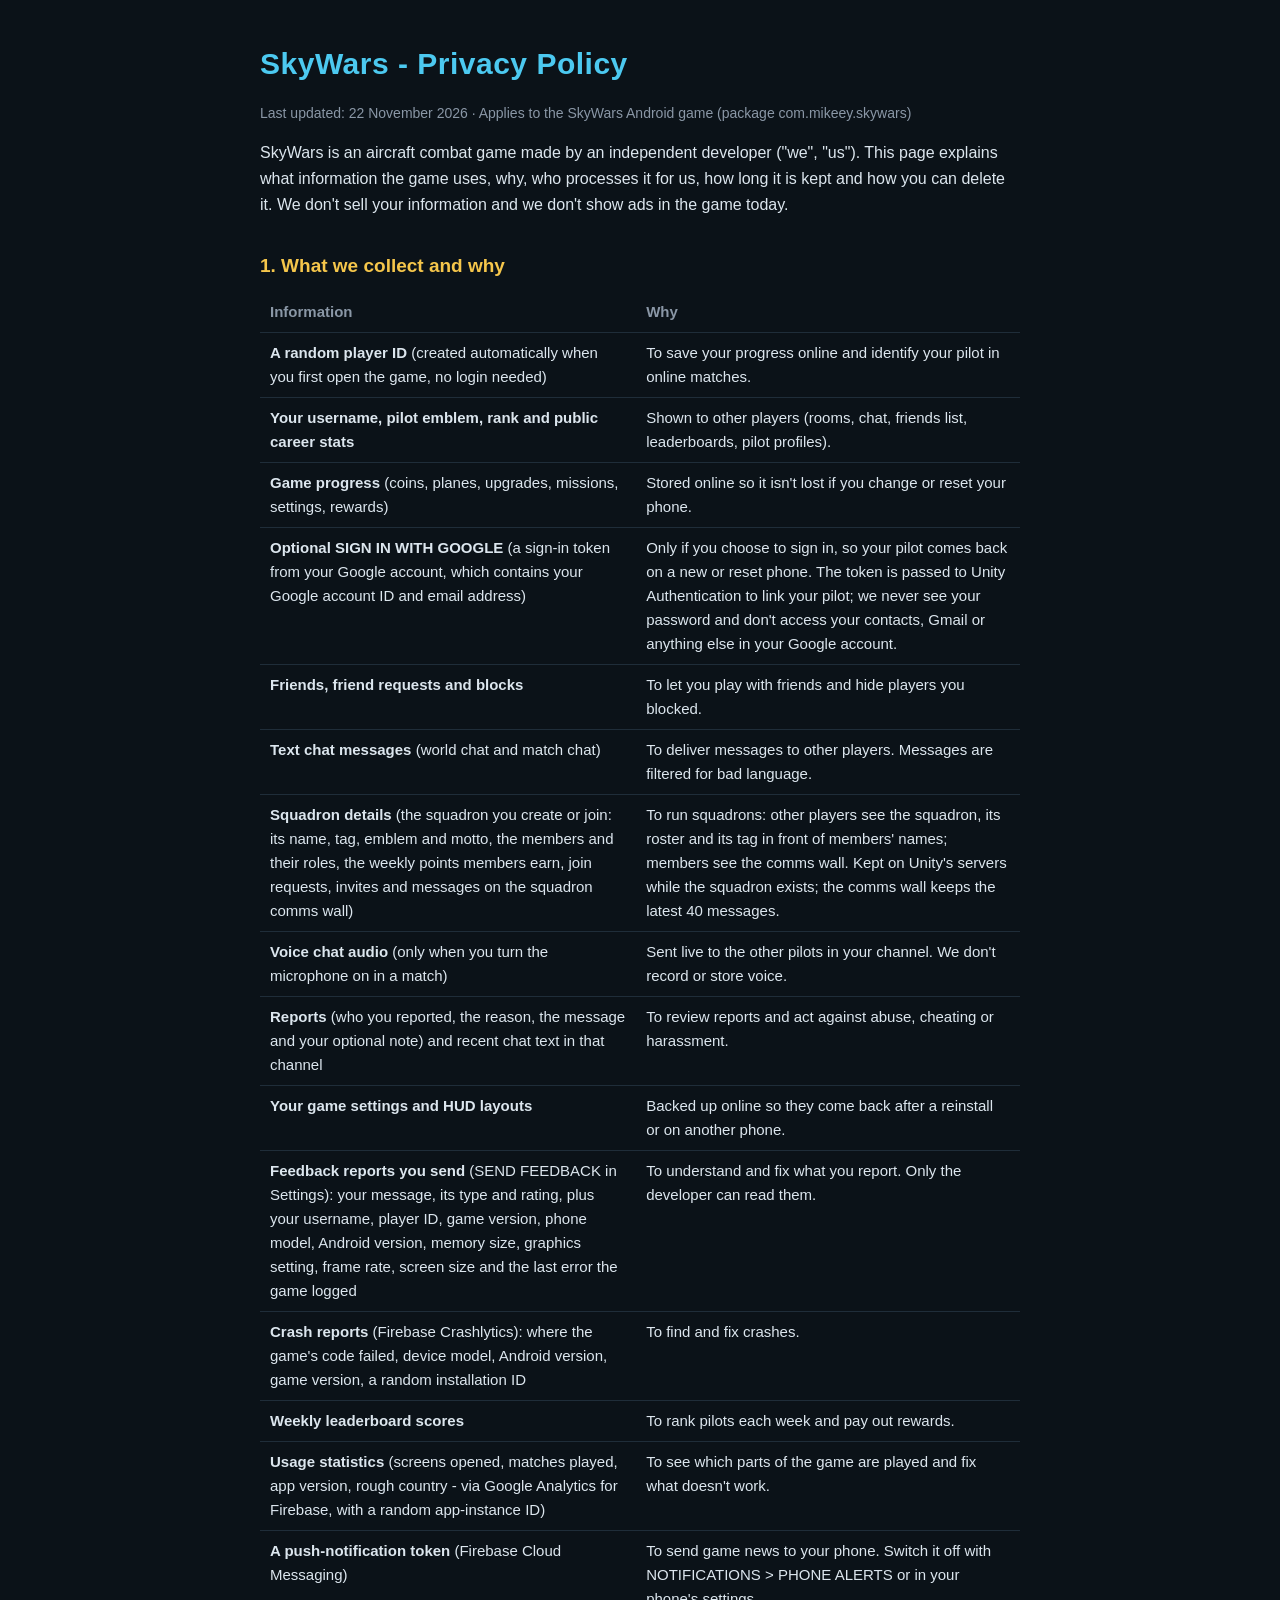
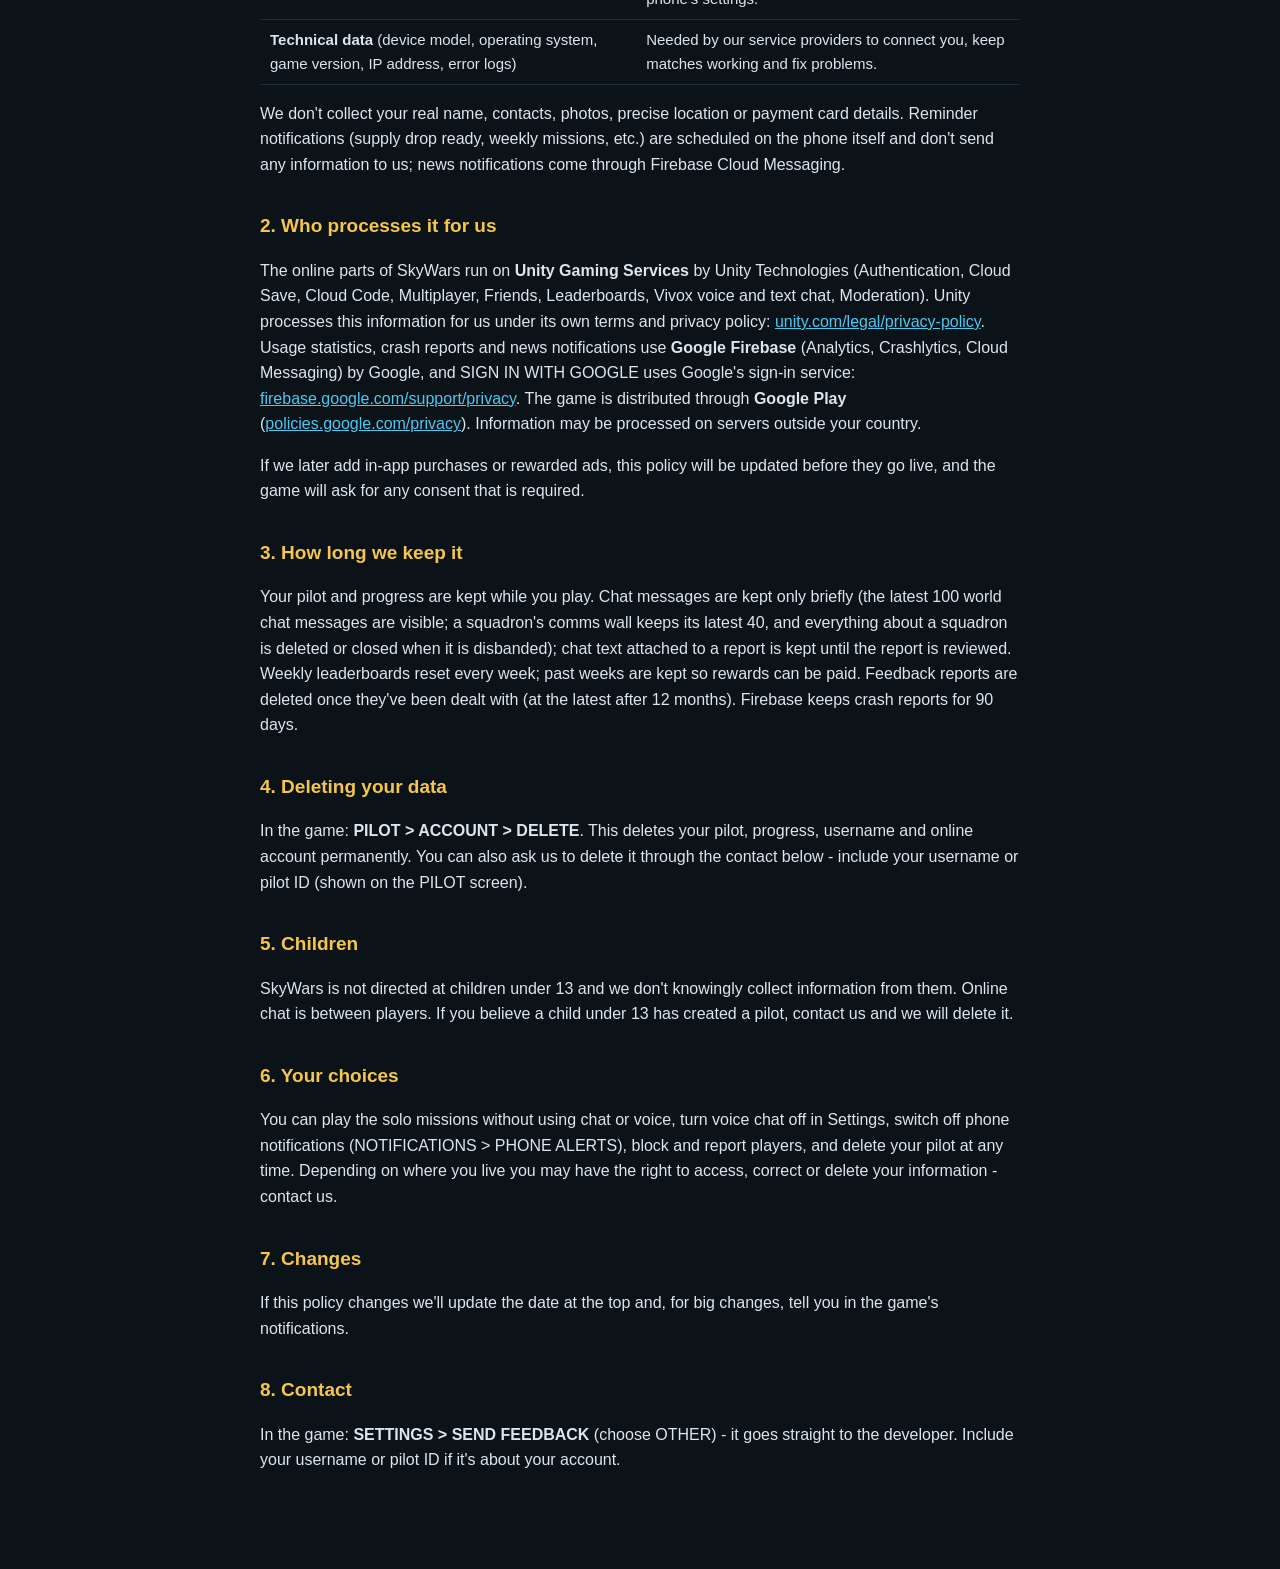
==== index.html @ 41d7cb99 "SkyWars privacy policy (22 Nov 2026: squadrons) Co-Authored-By: Claude Opus 5.5 <noreply@anthropic.c" ====
<!DOCTYPE html>
<html lang="en"><head><meta charset="utf-8"><meta http-equiv="refresh" content="0; url=privacy.html"><title>SkyWars</title></head>
<body><a href="privacy.html">SkyWars privacy policy</a></body></html>
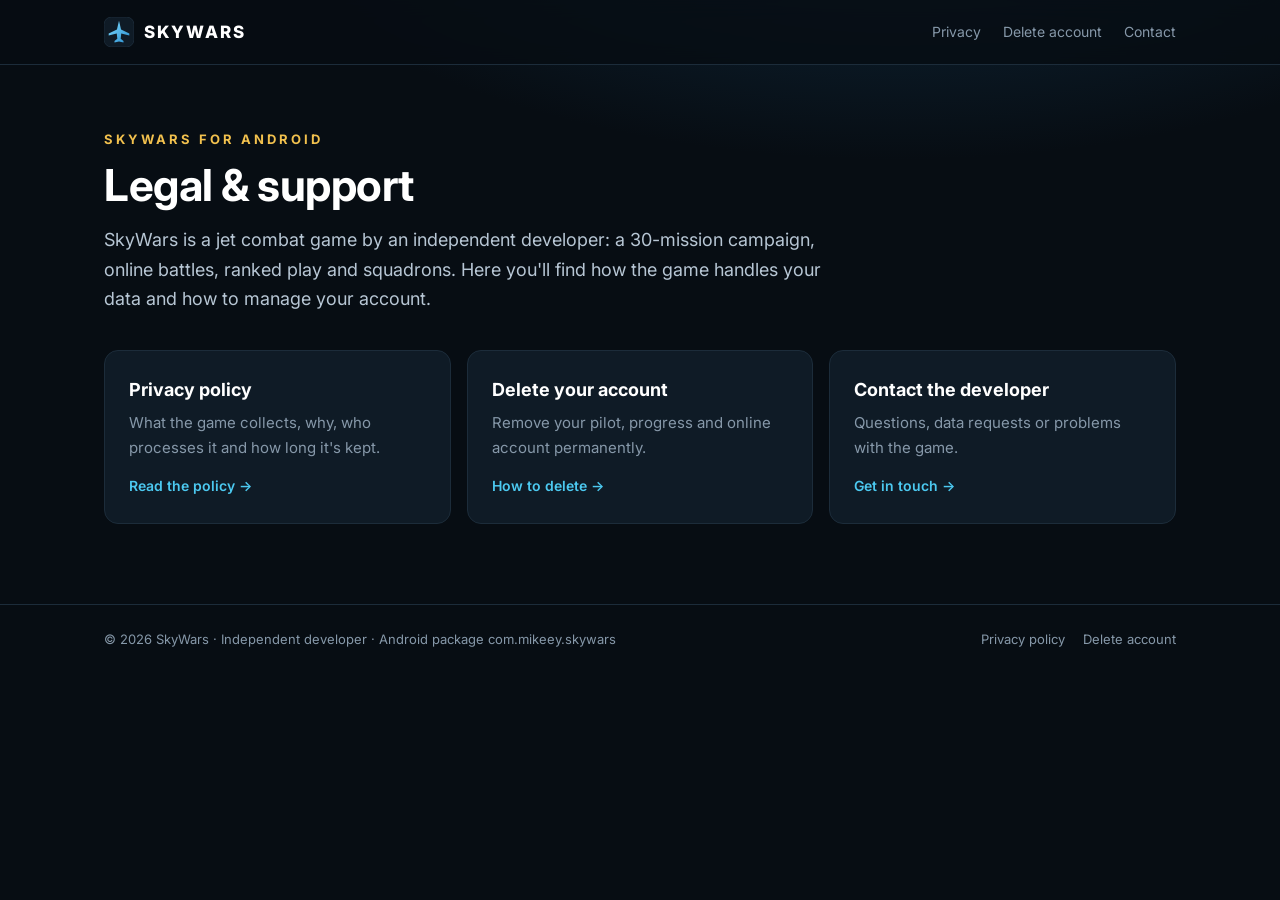
==== commit 938dc8bb: "Redesign: landing page, privacy policy, delete-account page, shared style Co-Authored-By: Claude Opu" ====
--- a/index.html
+++ b/index.html
@@ -1,3 +1,36 @@
 <!DOCTYPE html>
-<html lang="en"><head><meta charset="utf-8"><meta http-equiv="refresh" content="0; url=privacy.html"><title>SkyWars</title></head>
-<body><a href="privacy.html">SkyWars privacy policy</a></body></html>
+<html lang="en">
+<head>
+<meta charset="utf-8">
+<meta name="viewport" content="width=device-width, initial-scale=1">
+<title>SkyWars - Legal and support</title>
+<meta name="description" content="Privacy policy, account deletion and support for the SkyWars Android game.">
+<meta name="theme-color" content="#070d13">
+<link rel="icon" href="data:image/svg+xml,<svg viewBox='0 0 32 32' xmlns='http://www.w3.org/2000/svg'><defs><linearGradient id='g' x1='0' y1='0' x2='1' y2='1'><stop offset='0' stop-color='%237fdcff'/><stop offset='1' stop-color='%232a8fd0'/></linearGradient></defs><rect width='32' height='32' rx='8' fill='%230f1b26' stroke='%231c2c3a'/><path d='M16 4l2.2 9.2 8.8 4.3v2.3l-8.6-2.2-.6 5.6 3 2.3v1.8L16 26.1l-4.8 1.2v-1.8l3-2.3-.6-5.6L5 19.8v-2.3l8.8-4.3z' fill='url(%23g)'/></svg>">
+<link rel="preconnect" href="https://fonts.googleapis.com"><link rel="preconnect" href="https://fonts.gstatic.com" crossorigin>
+<link href="https://fonts.googleapis.com/css2?family=Inter:wght@400;600;700;800&amp;display=swap" rel="stylesheet">
+<link rel="stylesheet" href="style.css">
+</head>
+<body>
+<header class="topbar"><div class="wrap">
+  <a class="brand" href="index.html"><svg viewBox="0 0 32 32" aria-hidden="true"><defs><linearGradient id="g" x1="0" y1="0" x2="1" y2="1"><stop offset="0" stop-color="#7fdcff"/><stop offset="1" stop-color="#2a8fd0"/></linearGradient></defs><rect width="32" height="32" rx="8" fill="#0f1b26" stroke="#1c2c3a"/><path d="M16 4l2.2 9.2 8.8 4.3v2.3l-8.6-2.2-.6 5.6 3 2.3v1.8L16 26.1l-4.8 1.2v-1.8l3-2.3-.6-5.6L5 19.8v-2.3l8.8-4.3z" fill="url(#g)"/></svg> SKYWARS</a>
+  <nav class="nav"><a href="privacy.html">Privacy</a><a href="delete.html">Delete account</a><a class="hide-s" href="privacy.html#contact">Contact</a></nav>
+</div></header>
+<main class="wrap">
+<div class="hero">
+  <div class="eyebrow">SkyWars for Android</div>
+  <h1>Legal &amp; support</h1>
+  <p class="lead">SkyWars is a jet combat game by an independent developer: a 30-mission campaign, online battles, ranked play and squadrons. Here you'll find how the game handles your data and how to manage your account.</p>
+</div>
+<div class="cards">
+  <a class="card" href="privacy.html"><h3>Privacy policy</h3><p>What the game collects, why, who processes it and how long it's kept.</p><span class="go">Read the policy &rarr;</span></a>
+  <a class="card" href="delete.html"><h3>Delete your account</h3><p>Remove your pilot, progress and online account permanently.</p><span class="go">How to delete &rarr;</span></a>
+  <a class="card" href="privacy.html#contact"><h3>Contact the developer</h3><p>Questions, data requests or problems with the game.</p><span class="go">Get in touch &rarr;</span></a>
+</div>
+</main>
+<footer><div class="wrap">
+  <span>&copy; 2026 SkyWars &middot; Independent developer &middot; Android package com.mikeey.skywars</span>
+  <span><a href="privacy.html">Privacy policy</a><a href="delete.html">Delete account</a></span>
+</div></footer>
+</body>
+</html>
--- a/style.css
+++ b/style.css
@@ -0,0 +1,125 @@
+/* SkyWars legal pages - shared style (source of truth: Docs/legal/ in the game repo) */
+:root {
+  --bg: #070d13;
+  --bg2: #0c1620;
+  --card: #0f1b26;
+  --line: #1c2c3a;
+  --text: #d7e2ec;
+  --muted: #8698a9;
+  --sky: #4cc9f0;
+  --gold: #f2c14e;
+  --radius: 14px;
+}
+* { box-sizing: border-box; }
+html { scroll-behavior: smooth; scroll-padding-top: 84px; background: #070d13; }
+body {
+  margin: 0;
+  background: radial-gradient(1200px 600px at 70% -200px, #12324a 0%, transparent 60%), var(--bg);
+  color: var(--text);
+  font: 16px/1.65 "Inter", -apple-system, "Segoe UI", Roboto, Arial, sans-serif;
+  background-repeat: no-repeat;
+  min-height: 100vh;
+  -webkit-font-smoothing: antialiased;
+}
+a { color: var(--sky); text-decoration: none; }
+a:hover { text-decoration: underline; }
+b, strong { color: #fff; font-weight: 600; }
+
+/* top bar */
+.topbar {
+  position: sticky; top: 0; z-index: 10;
+  background: rgba(7, 13, 19, .82);
+  backdrop-filter: blur(10px); -webkit-backdrop-filter: blur(10px);
+  border-bottom: 1px solid var(--line);
+}
+.topbar .wrap { display: flex; align-items: center; justify-content: space-between; height: 64px; }
+.brand { display: flex; align-items: center; gap: 10px; color: #fff; font-weight: 800; letter-spacing: 2px; font-size: 17px; }
+.brand:hover { text-decoration: none; }
+.brand svg { width: 30px; height: 30px; }
+.nav { display: flex; gap: 22px; font-size: 14px; }
+.nav a { color: var(--muted); }
+.nav a:hover, .nav a.on { color: #fff; text-decoration: none; }
+
+.wrap { max-width: 1120px; margin: 0 auto; padding: 0 24px; }
+
+/* page header */
+.hero { padding: 64px 0 36px; }
+.eyebrow { color: var(--gold); font-size: 13px; font-weight: 700; letter-spacing: 3px; text-transform: uppercase; }
+.hero h1 { font-size: 44px; line-height: 1.15; margin: 10px 0 14px; color: #fff; letter-spacing: -.5px; }
+.hero p.lead { max-width: 720px; color: #b7c6d4; font-size: 18px; margin: 0; }
+.meta { display: flex; flex-wrap: wrap; gap: 10px; margin-top: 22px; }
+.chip { border: 1px solid var(--line); background: var(--bg2); color: var(--muted); border-radius: 999px; padding: 5px 13px; font-size: 13px; }
+.chip b { color: var(--text); font-weight: 600; }
+
+/* at a glance */
+.glance { display: grid; grid-template-columns: repeat(4, 1fr); gap: 14px; margin: 8px 0 44px; }
+.glance div { background: var(--card); border: 1px solid var(--line); border-radius: var(--radius); padding: 18px; }
+.glance .k { display: block; color: #fff; font-weight: 700; margin-bottom: 4px; }
+.glance .k::before { content: ""; display: inline-block; width: 8px; height: 8px; border-radius: 50%; background: var(--sky); margin-right: 9px; vertical-align: 2px; }
+.glance span { color: var(--muted); font-size: 14px; line-height: 1.5; display: block; }
+
+/* layout: contents + body */
+.layout { display: grid; grid-template-columns: 230px 1fr; gap: 48px; align-items: start; padding-bottom: 80px; }
+.toc { position: sticky; top: 92px; font-size: 14px; }
+.toc .t { color: var(--muted); font-size: 12px; letter-spacing: 2px; text-transform: uppercase; font-weight: 700; margin-bottom: 10px; }
+.toc a { display: block; color: var(--muted); padding: 6px 0 6px 14px; border-left: 2px solid var(--line); }
+.toc a:hover { color: #fff; border-left-color: var(--sky); text-decoration: none; }
+
+section { background: var(--card); border: 1px solid var(--line); border-radius: var(--radius); padding: 28px 30px; margin-bottom: 18px; }
+section h2 { margin: 0 0 12px; font-size: 22px; color: #fff; display: flex; align-items: baseline; gap: 12px; }
+section h2 .n { color: var(--gold); font-size: 14px; font-weight: 800; letter-spacing: 1px; }
+section p { margin: 0 0 12px; }
+section p:last-child { margin-bottom: 0; }
+
+/* data table */
+.data { width: 100%; border-collapse: collapse; font-size: 15px; margin: 6px 0 16px; }
+.data th { text-align: left; color: var(--muted); font-size: 12px; letter-spacing: 1.5px; text-transform: uppercase; font-weight: 700; padding: 10px 14px; border-bottom: 1px solid var(--line); }
+.data td { vertical-align: top; padding: 13px 14px; border-bottom: 1px solid var(--line); }
+.data tr:last-child td { border-bottom: 0; }
+.data td:first-child { width: 46%; }
+.data tbody tr:nth-child(odd) td { background: rgba(255, 255, 255, .015); }
+
+/* callouts + steps */
+.callout { border: 1px solid rgba(76, 201, 240, .35); background: rgba(76, 201, 240, .07); border-radius: 12px; padding: 16px 18px; margin: 14px 0; }
+.callout.gold { border-color: rgba(242, 193, 78, .4); background: rgba(242, 193, 78, .07); }
+.path { font-family: ui-monospace, "SFMono-Regular", Consolas, monospace; font-size: 14px; background: #0a141d; border: 1px solid var(--line); border-radius: 6px; padding: 2px 8px; color: #fff; white-space: nowrap; }
+ol.steps { counter-reset: s; list-style: none; padding: 0; margin: 10px 0; }
+ol.steps li { counter-increment: s; position: relative; padding: 4px 0 14px 46px; }
+ol.steps li::before { content: counter(s); position: absolute; left: 0; top: 2px; width: 30px; height: 30px; border-radius: 50%; background: var(--sky); color: #04121b; font-weight: 800; text-align: center; line-height: 30px; font-size: 14px; }
+ul.plain { margin: 6px 0 12px; padding-left: 20px; }
+ul.plain li { margin: 4px 0; }
+
+/* landing cards */
+.cards { display: grid; grid-template-columns: repeat(3, 1fr); gap: 16px; padding-bottom: 80px; }
+.card { display: block; background: var(--card); border: 1px solid var(--line); border-radius: var(--radius); padding: 24px; color: var(--text); transition: border-color .15s, transform .15s; }
+.card:hover { border-color: var(--sky); transform: translateY(-2px); text-decoration: none; }
+.card h3 { margin: 0 0 6px; color: #fff; font-size: 18px; }
+.card p { margin: 0; color: var(--muted); font-size: 15px; }
+.card .go { display: inline-block; margin-top: 14px; color: var(--sky); font-weight: 600; font-size: 14px; }
+
+footer { border-top: 1px solid var(--line); color: var(--muted); font-size: 13px; }
+footer .wrap { display: flex; justify-content: space-between; flex-wrap: wrap; gap: 10px; padding-top: 24px; padding-bottom: 40px; }
+footer a { color: var(--muted); margin-left: 18px; }
+footer a:hover { color: #fff; }
+
+@media (max-width: 900px) {
+  .layout { grid-template-columns: 1fr; gap: 0; }
+  .toc { display: none; }
+  .glance { grid-template-columns: repeat(2, 1fr); }
+  .cards { grid-template-columns: 1fr; }
+}
+@media (max-width: 600px) {
+  .hero { padding: 40px 0 26px; }
+  .hero h1 { font-size: 32px; }
+  .hero p.lead { font-size: 16px; }
+  .nav { gap: 14px; }
+  .nav a.hide-s { display: none; }
+  .glance { grid-template-columns: 1fr; }
+  section { padding: 22px 18px; }
+  .data thead { display: none; }
+  .data, .data tbody, .data tr, .data td { display: block; width: 100% !important; }
+  .data tr { border-bottom: 1px solid var(--line); padding: 10px 0; }
+  .data td { border: 0; padding: 4px 0; background: none !important; }
+  .data td:first-child { color: #fff; }
+  footer a { margin: 0 14px 0 0; }
+}
